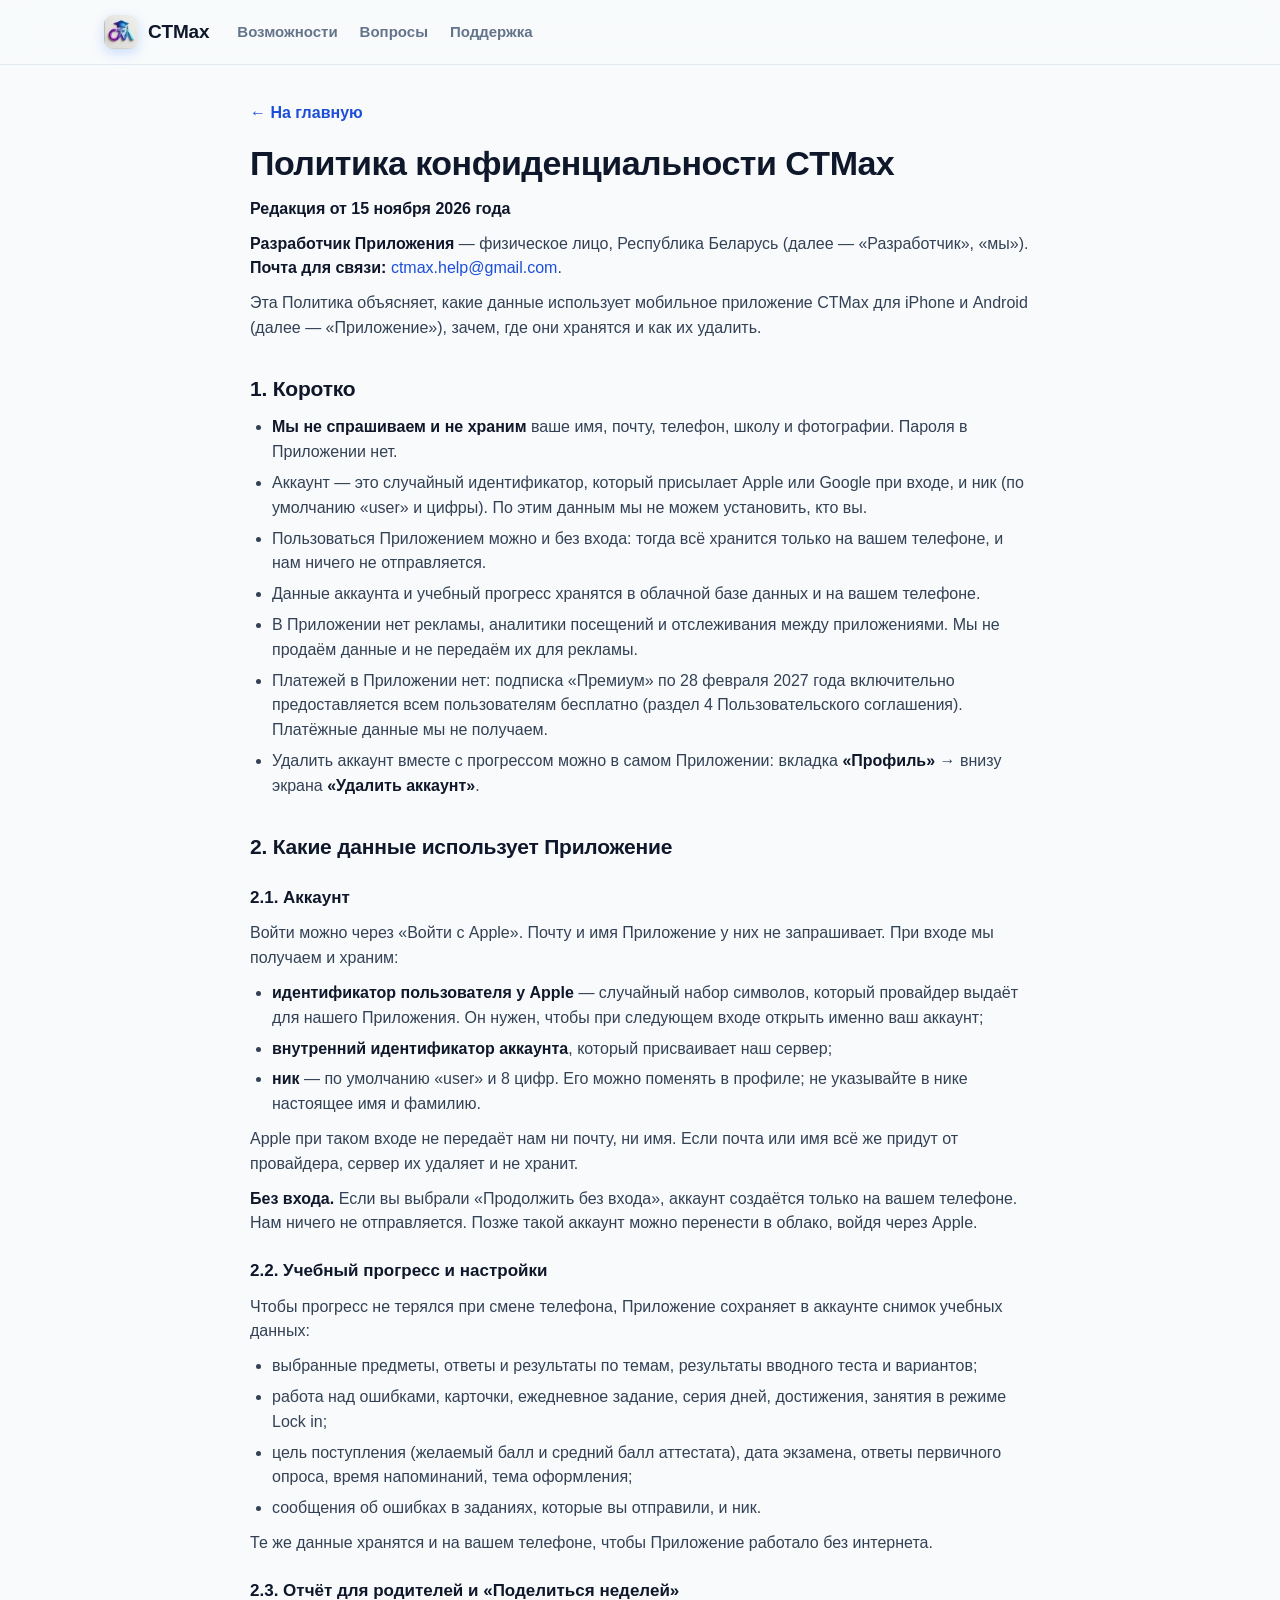
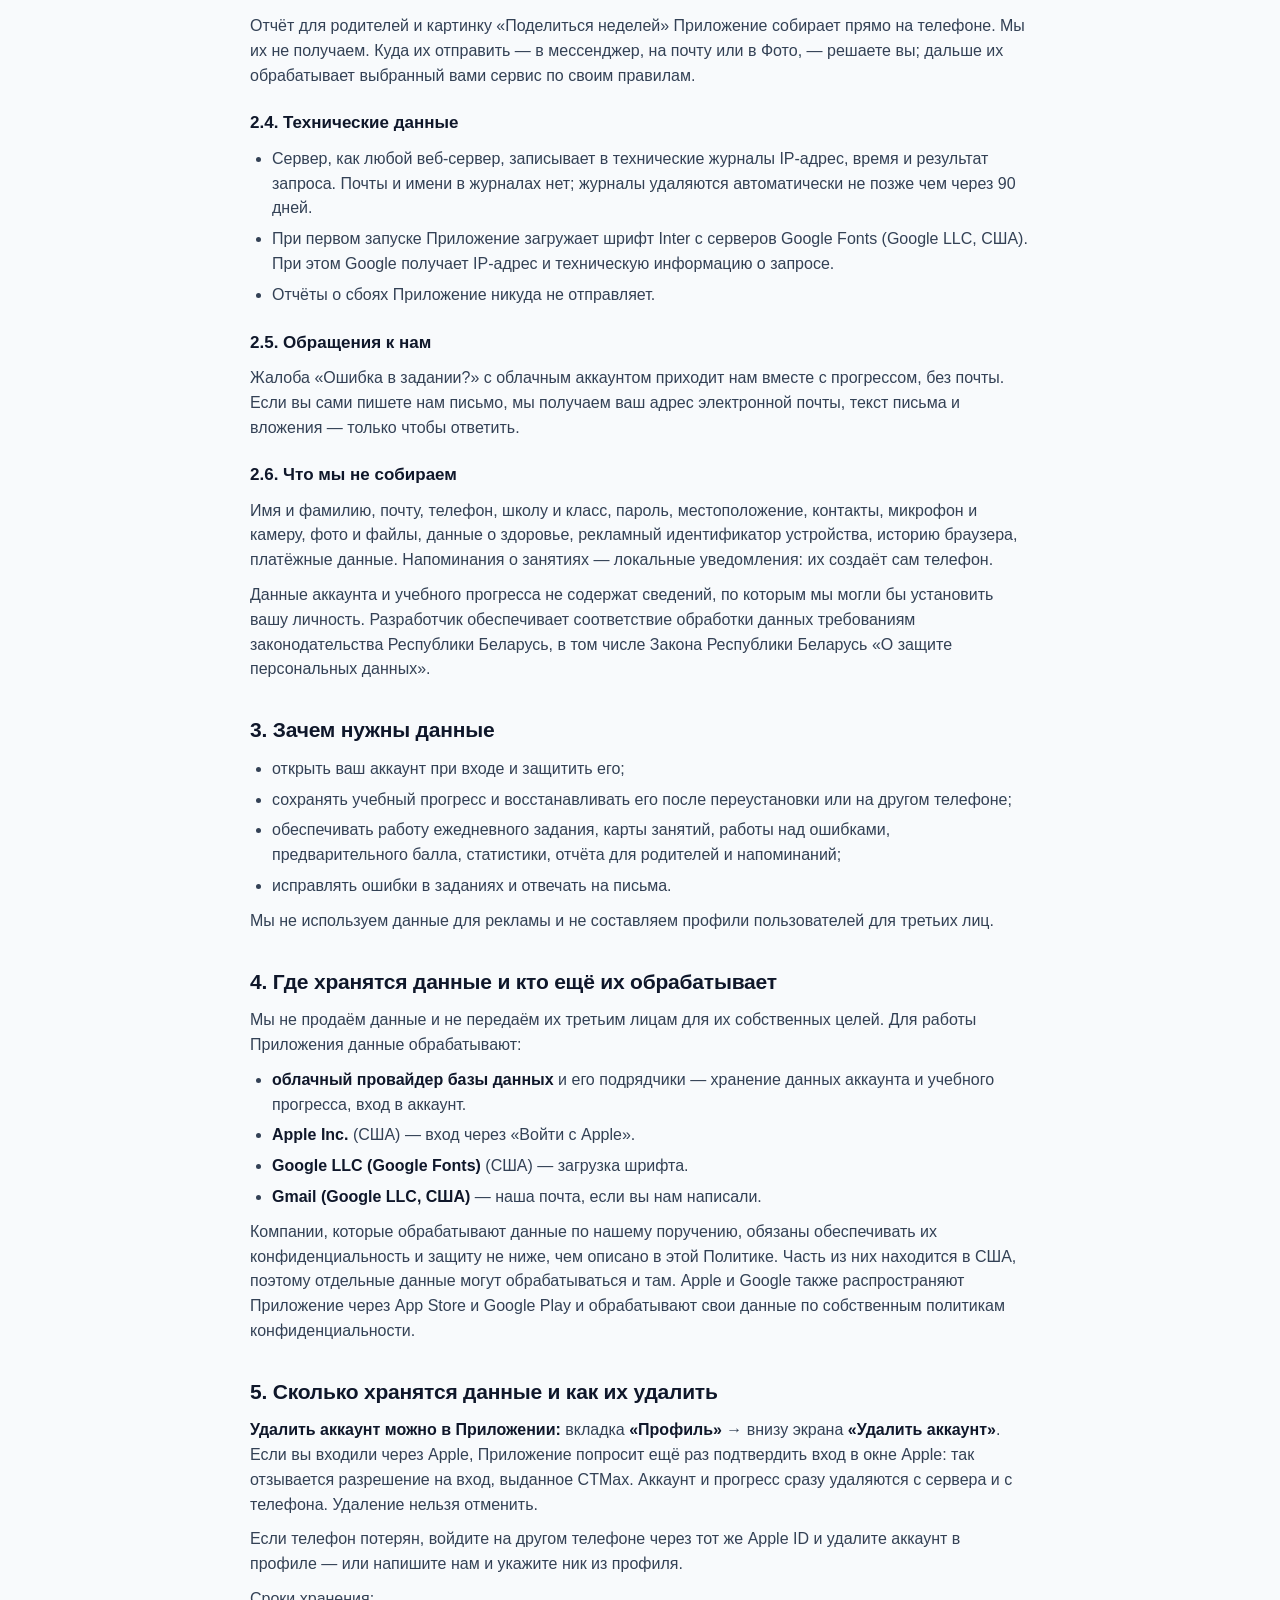
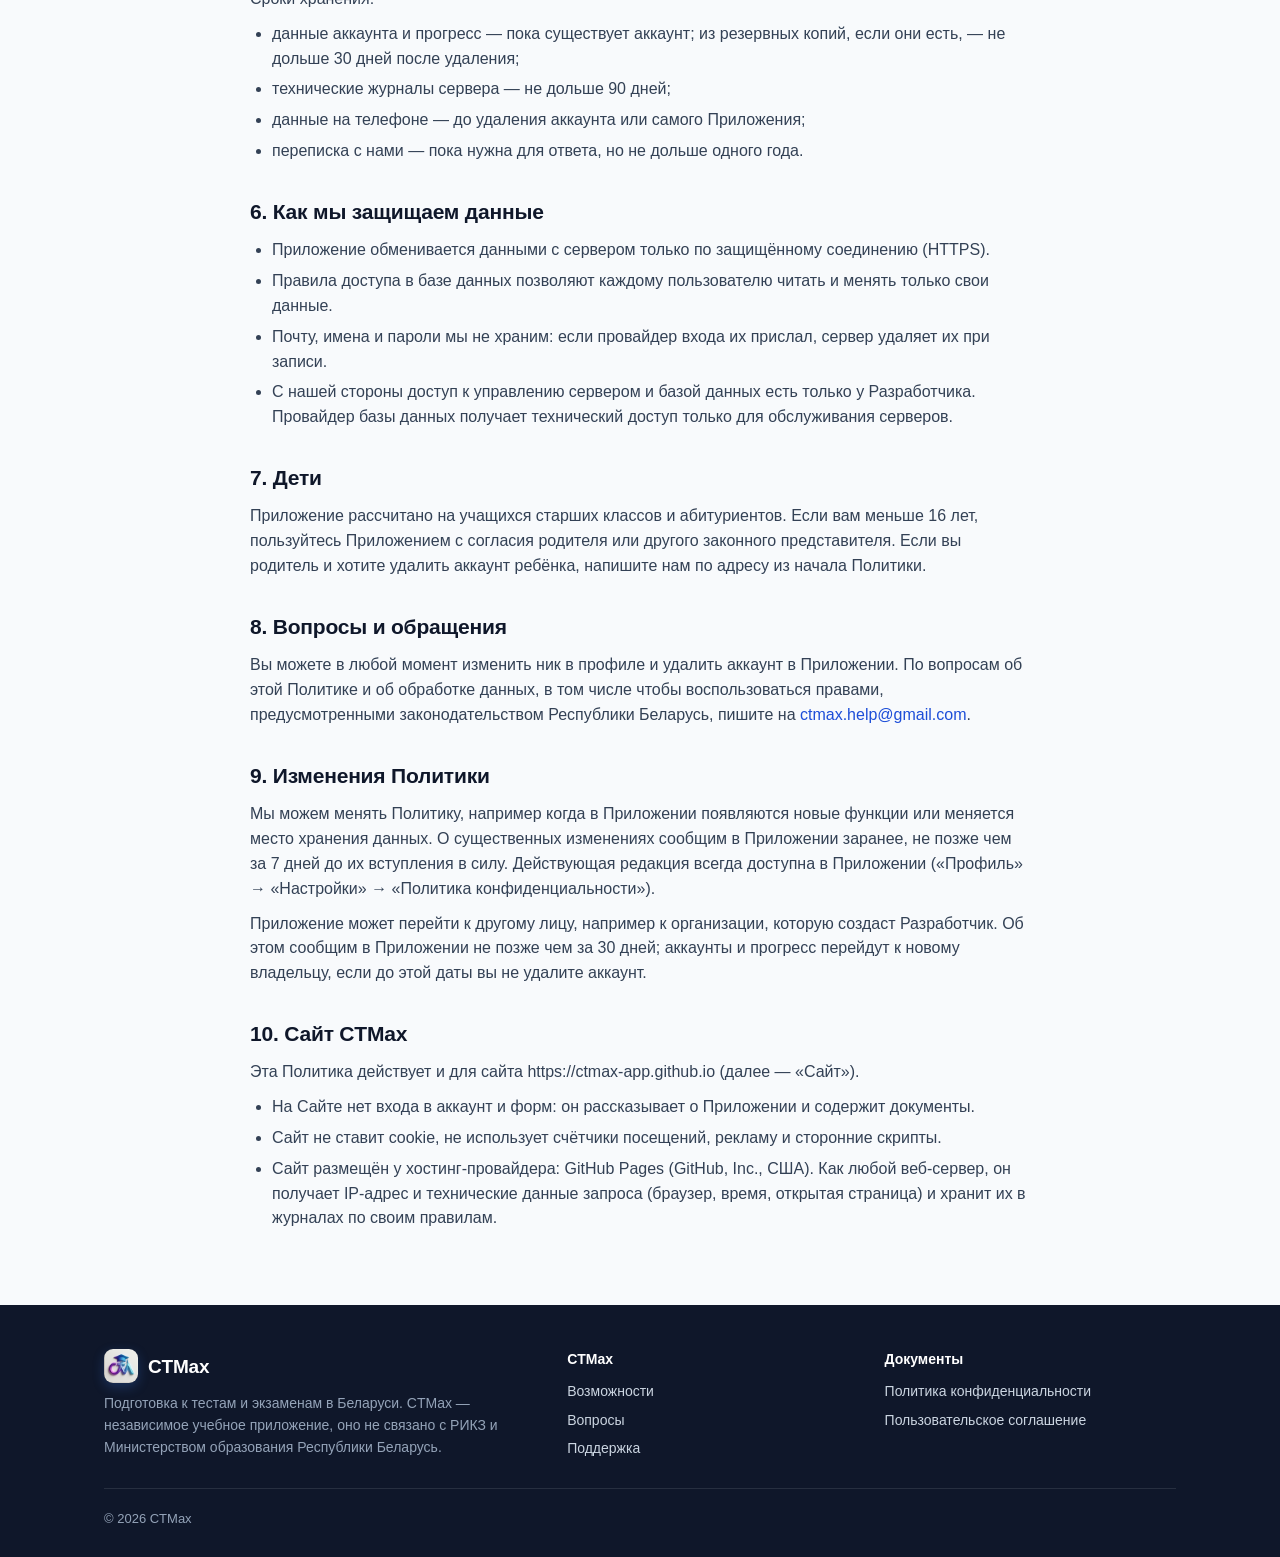
==== privacy/index.html @ 6e6d9a03 "Поддержка, Политика конфиденциальности и Пользовательское соглашение" ====
<!DOCTYPE html>
<html lang="ru">
<head>
<meta charset="utf-8">
<meta name="viewport" content="width=device-width, initial-scale=1, viewport-fit=cover">
<meta http-equiv="Content-Security-Policy" content="default-src &#x27;none&#x27;; script-src &#x27;self&#x27;; style-src &#x27;self&#x27;; img-src &#x27;self&#x27; data:; font-src &#x27;self&#x27;; connect-src &#x27;none&#x27;; form-action &#x27;self&#x27;; base-uri &#x27;none&#x27;; object-src &#x27;none&#x27;; manifest-src &#x27;self&#x27;; require-trusted-types-for &#x27;script&#x27;; upgrade-insecure-requests">
<meta name="referrer" content="strict-origin-when-cross-origin">
<title>Политика конфиденциальности CTMax</title>
<meta name="theme-color" content="#F8FAFC" media="(prefers-color-scheme: light)">
<meta name="theme-color" content="#0B0C18" media="(prefers-color-scheme: dark)">
<link rel="icon" type="image/png" href="../assets/icon.png">
<link rel="stylesheet" href="../assets/site.css?v=27aab60993">
</head>
<body>
<a class="sr" href="#main">К содержимому</a>
<header class="top">
  <div class="wrap">
    <a class="logo" href="../" aria-label="CTMax — на главную">
      <img src="../assets/icon.png" width="34" height="34" alt="">
      <span>CTMax</span>
    </a>
    <nav class="nav" aria-label="Разделы">
      <a href="../#features">Возможности</a>
      <a href="../#faq">Вопросы</a>
      <a href="../#support">Поддержка</a>
    </nav>
    <div class="top-acc">
    </div>
  </div>
</header>


<main id="main">
  <article class="doc wrap">
    <a class="back" href="../">← На главную</a>
<h1>Политика конфиденциальности CTMax</h1>
<p><strong>Редакция от 15 ноября 2026 года</strong></p>
<p><strong>Разработчик Приложения</strong> — физическое лицо, Республика Беларусь (далее — «Разработчик», «мы»).<br>
<strong>Почта для связи:</strong> <a href="mailto:ctmax.help@gmail.com">ctmax.help@gmail.com</a>.</p>
<p>Эта Политика объясняет, какие данные использует мобильное приложение CTMax для iPhone и Android (далее — «Приложение»), зачем, где они хранятся и как их удалить.</p>
<h2>1. Коротко</h2>
<ul><li><strong>Мы не спрашиваем и не храним</strong> ваше имя, почту, телефон, школу и фотографии. Пароля в Приложении нет.</li><li>Аккаунт — это случайный идентификатор, который присылает Apple или Google при входе, и ник (по умолчанию «user» и цифры). По этим данным мы не можем установить, кто вы.</li><li>Пользоваться Приложением можно и без входа: тогда всё хранится только на вашем телефоне, и нам ничего не отправляется.</li><li>Данные аккаунта и учебный прогресс хранятся в облачной базе данных и на вашем телефоне.</li><li>В Приложении нет рекламы, аналитики посещений и отслеживания между приложениями. Мы не продаём данные и не передаём их для рекламы.</li><li>Платежей в Приложении нет: подписка «Премиум» по 28 февраля 2027 года включительно предоставляется всем пользователям бесплатно (раздел 4 Пользовательского соглашения). Платёжные данные мы не получаем.</li><li>Удалить аккаунт вместе с прогрессом можно в самом Приложении: вкладка <strong>«Профиль»</strong> → внизу экрана <strong>«Удалить аккаунт»</strong>.</li></ul>
<h2>2. Какие данные использует Приложение</h2>
<h3>2.1. Аккаунт</h3>
<p>Войти можно через «Войти с Apple». Почту и имя Приложение у них не запрашивает. При входе мы получаем и храним:</p>
<ul><li><strong>идентификатор пользователя у Apple</strong> — случайный набор символов, который провайдер выдаёт для нашего Приложения. Он нужен, чтобы при следующем входе открыть именно ваш аккаунт;</li><li><strong>внутренний идентификатор аккаунта</strong>, который присваивает наш сервер;</li><li><strong>ник</strong> — по умолчанию «user» и 8 цифр. Его можно поменять в профиле; не указывайте в нике настоящее имя и фамилию.</li></ul>
<p>Apple при таком входе не передаёт нам ни почту, ни имя. Если почта или имя всё же придут от провайдера, сервер их удаляет и не хранит.</p>
<p><strong>Без входа.</strong> Если вы выбрали «Продолжить без входа», аккаунт создаётся только на вашем телефоне. Нам ничего не отправляется. Позже такой аккаунт можно перенести в облако, войдя через Apple.</p>
<h3>2.2. Учебный прогресс и настройки</h3>
<p>Чтобы прогресс не терялся при смене телефона, Приложение сохраняет в аккаунте снимок учебных данных:</p>
<ul><li>выбранные предметы, ответы и результаты по темам, результаты вводного теста и вариантов;</li><li>работа над ошибками, карточки, ежедневное задание, серия дней, достижения, занятия в режиме Lock in;</li><li>цель поступления (желаемый балл и средний балл аттестата), дата экзамена, ответы первичного опроса, время напоминаний, тема оформления;</li><li>сообщения об ошибках в заданиях, которые вы отправили, и ник.</li></ul>
<p>Те же данные хранятся и на вашем телефоне, чтобы Приложение работало без интернета.</p>
<h3>2.3. Отчёт для родителей и «Поделиться неделей»</h3>
<p>Отчёт для родителей и картинку «Поделиться неделей» Приложение собирает прямо на телефоне. Мы их не получаем. Куда их отправить — в мессенджер, на почту или в Фото, — решаете вы; дальше их обрабатывает выбранный вами сервис по своим правилам.</p>
<h3>2.4. Технические данные</h3>
<ul><li>Сервер, как любой веб-сервер, записывает в технические журналы IP-адрес, время и результат запроса. Почты и имени в журналах нет; журналы удаляются автоматически не позже чем через 90 дней.</li><li>При первом запуске Приложение загружает шрифт Inter с серверов Google Fonts (Google LLC, США). При этом Google получает IP-адрес и техническую информацию о запросе.</li><li>Отчёты о сбоях Приложение никуда не отправляет.</li></ul>
<h3>2.5. Обращения к нам</h3>
<p>Жалоба «Ошибка в задании?» с облачным аккаунтом приходит нам вместе с прогрессом, без почты. Если вы сами пишете нам письмо, мы получаем ваш адрес электронной почты, текст письма и вложения — только чтобы ответить.</p>
<h3>2.6. Что мы не собираем</h3>
<p>Имя и фамилию, почту, телефон, школу и класс, пароль, местоположение, контакты, микрофон и камеру, фото и файлы, данные о здоровье, рекламный идентификатор устройства, историю браузера, платёжные данные. Напоминания о занятиях — локальные уведомления: их создаёт сам телефон.</p>
<p>Данные аккаунта и учебного прогресса не содержат сведений, по которым мы могли бы установить вашу личность. Разработчик обеспечивает соответствие обработки данных требованиям законодательства Республики Беларусь, в том числе Закона Республики Беларусь «О защите персональных данных».</p>
<h2>3. Зачем нужны данные</h2>
<ul><li>открыть ваш аккаунт при входе и защитить его;</li><li>сохранять учебный прогресс и восстанавливать его после переустановки или на другом телефоне;</li><li>обеспечивать работу ежедневного задания, карты занятий, работы над ошибками, предварительного балла, статистики, отчёта для родителей и напоминаний;</li><li>исправлять ошибки в заданиях и отвечать на письма.</li></ul>
<p>Мы не используем данные для рекламы и не составляем профили пользователей для третьих лиц.</p>
<h2>4. Где хранятся данные и кто ещё их обрабатывает</h2>
<p>Мы не продаём данные и не передаём их третьим лицам для их собственных целей. Для работы Приложения данные обрабатывают:</p>
<ul><li><strong>облачный провайдер базы данных</strong> и его подрядчики — хранение данных аккаунта и учебного прогресса, вход в аккаунт.</li><li><strong>Apple Inc.</strong> (США) — вход через «Войти с Apple».</li><li><strong>Google LLC (Google Fonts)</strong> (США) — загрузка шрифта.</li><li><strong>Gmail (Google LLC, США)</strong> — наша почта, если вы нам написали.</li></ul>
<p>Компании, которые обрабатывают данные по нашему поручению, обязаны обеспечивать их конфиденциальность и защиту не ниже, чем описано в этой Политике. Часть из них находится в США, поэтому отдельные данные могут обрабатываться и там. Apple и Google также распространяют Приложение через App Store и Google Play и обрабатывают свои данные по собственным политикам конфиденциальности.</p>
<h2>5. Сколько хранятся данные и как их удалить</h2>
<p><strong>Удалить аккаунт можно в Приложении:</strong> вкладка <strong>«Профиль»</strong> → внизу экрана <strong>«Удалить аккаунт»</strong>. Если вы входили через Apple, Приложение попросит ещё раз подтвердить вход в окне Apple: так отзывается разрешение на вход, выданное CTMax. Аккаунт и прогресс сразу удаляются с сервера и с телефона. Удаление нельзя отменить.</p>
<p>Если телефон потерян, войдите на другом телефоне через тот же Apple ID и удалите аккаунт в профиле — или напишите нам и укажите ник из профиля.</p>
<p>Сроки хранения:</p>
<ul><li>данные аккаунта и прогресс — пока существует аккаунт; из резервных копий, если они есть, — не дольше 30 дней после удаления;</li><li>технические журналы сервера — не дольше 90 дней;</li><li>данные на телефоне — до удаления аккаунта или самого Приложения;</li><li>переписка с нами — пока нужна для ответа, но не дольше одного года.</li></ul>
<h2>6. Как мы защищаем данные</h2>
<ul><li>Приложение обменивается данными с сервером только по защищённому соединению (HTTPS).</li><li>Правила доступа в базе данных позволяют каждому пользователю читать и менять только свои данные.</li><li>Почту, имена и пароли мы не храним: если провайдер входа их прислал, сервер удаляет их при записи.</li><li>С нашей стороны доступ к управлению сервером и базой данных есть только у Разработчика. Провайдер базы данных получает технический доступ только для обслуживания серверов.</li></ul>
<h2>7. Дети</h2>
<p>Приложение рассчитано на учащихся старших классов и абитуриентов. Если вам меньше 16 лет, пользуйтесь Приложением с согласия родителя или другого законного представителя. Если вы родитель и хотите удалить аккаунт ребёнка, напишите нам по адресу из начала Политики.</p>
<h2>8. Вопросы и обращения</h2>
<p>Вы можете в любой момент изменить ник в профиле и удалить аккаунт в Приложении. По вопросам об этой Политике и об обработке данных, в том числе чтобы воспользоваться правами, предусмотренными законодательством Республики Беларусь, пишите на <a href="mailto:ctmax.help@gmail.com">ctmax.help@gmail.com</a>.</p>
<h2>9. Изменения Политики</h2>
<p>Мы можем менять Политику, например когда в Приложении появляются новые функции или меняется место хранения данных. О существенных изменениях сообщим в Приложении заранее, не позже чем за 7 дней до их вступления в силу. Действующая редакция всегда доступна в Приложении («Профиль» → «Настройки» → «Политика конфиденциальности»).</p>
<p>Приложение может перейти к другому лицу, например к организации, которую создаст Разработчик. Об этом сообщим в Приложении не позже чем за 30 дней; аккаунты и прогресс перейдут к новому владельцу, если до этой даты вы не удалите аккаунт.</p>
<h2>10. Сайт CTMax</h2>
<p>Эта Политика действует и для сайта https://ctmax-app.github.io (далее — «Сайт»).</p>
<ul><li>На Сайте нет входа в аккаунт и форм: он рассказывает о Приложении и содержит документы.</li><li>Сайт не ставит cookie, не использует счётчики посещений, рекламу и сторонние скрипты.</li><li>Сайт размещён у хостинг-провайдера: GitHub Pages (GitHub, Inc., США). Как любой веб-сервер, он получает IP-адрес и технические данные запроса (браузер, время, открытая страница) и хранит их в журналах по своим правилам.</li></ul>
  </article>
</main>

<footer class="foot">
  <div class="wrap">
    <div class="foot-grid">
      <div>
        <div class="logo"><img src="../assets/icon.png" width="30" height="30" alt=""><span>CTMax</span></div>
        <p>Подготовка к тестам и экзаменам в Беларуси. CTMax — независимое учебное приложение, оно не связано с РИКЗ и Министерством образования Республики Беларусь.</p>
      </div>
      <div>
        <h4>CTMax</h4>
        <ul>
          <li><a href="../#features">Возможности</a></li>
          <li><a href="../#faq">Вопросы</a></li>
          <li><a href="../#support">Поддержка</a></li>
        </ul>
      </div>
      <div>
        <h4>Документы</h4>
        <ul>
          <li><a href="../privacy/">Политика конфиденциальности</a></li>
          <li><a href="../terms/">Пользовательское соглашение</a></li>
        </ul>
      </div>
    </div>
    <div class="foot-bottom">
      <span>© 2026 CTMax</span>
    </div>
  </div>
</footer>

<script src="../config.js?v=27aab60993"></script>
<script type="module" src="../assets/page.js?v=27aab60993"></script>
</body>
</html>
---- assets/site.css ----
/* ============================================================
   CTMax — стили сайта.
   Палитра повторяет приложение (AppColors): синий → фиолетовый,
   slate-нейтрали, кольца прогресса. Inline-стилей на страницах нет:
   CSP разрешает стили только из этого файла.
   ============================================================ */

:root{
  --blue:#3B82F6;
  --blue-ink:#1D4ED8;
  --purple:#8B5CF6;
  --deep-purple:#7C3AED;
  --green:#10B981;
  --green-ink:#047857;
  --amber:#F59E0B;
  --orange:#F97316;
  --red:#EF4444;
  --red-ink:#B91C1C;

  --bg:#F8FAFC;
  --surface:#FFFFFF;
  --surface-2:#F1F5F9;
  --line:#E2E8F0;
  --line-strong:#CBD5E1;
  --text:#0F172A;
  --text-2:#334155;
  --muted:#64748B;
  --faint:#94A3B8;

  --grad:linear-gradient(120deg,#3B82F6 0%,#6D5DF6 55%,#8B5CF6 100%);
  --grad-soft:linear-gradient(120deg,rgba(59,130,246,.12),rgba(139,92,246,.12));
  --grad-gold:linear-gradient(120deg,#FBBF24,#F97316);

  --r-sm:10px;
  --r-md:14px;
  --r-lg:20px;
  --r-xl:28px;

  --shadow:0 1px 2px rgba(15,23,42,.04),0 6px 18px rgba(15,23,42,.06);
  --shadow-lift:0 14px 36px rgba(15,23,42,.12);
  --shadow-glow:0 12px 28px rgba(79,70,229,.28);

  --focus:0 0 0 4px rgba(59,130,246,.22);
  color-scheme:light;
}

@media (prefers-color-scheme:dark){
  :root{
    --bg:#0B0C18;
    --surface:#141527;
    --surface-2:#1C1E33;
    --line:#272A44;
    --line-strong:#363A5C;
    --text:#F1F5F9;
    --text-2:#CBD5E1;
    --muted:#94A3B8;
    --faint:#64748B;
    --blue-ink:#93C5FD;
    --green-ink:#6EE7B7;
    --red-ink:#FCA5A5;
    --grad-soft:linear-gradient(120deg,rgba(59,130,246,.18),rgba(139,92,246,.18));
    --shadow:0 1px 2px rgba(0,0,0,.3),0 8px 22px rgba(0,0,0,.28);
    --shadow-lift:0 16px 40px rgba(0,0,0,.45);
    color-scheme:dark;
  }
}

*,*::before,*::after{box-sizing:border-box}
*{margin:0;padding:0}
html{-webkit-text-size-adjust:100%;scroll-behavior:smooth}
@media (prefers-reduced-motion:reduce){html{scroll-behavior:auto}*{transition:none!important;animation:none!important}}
body{
  font-family:-apple-system,BlinkMacSystemFont,"SF Pro Text","Segoe UI",Roboto,"Helvetica Neue",Arial,sans-serif;
  background:var(--bg);
  color:var(--text);
  line-height:1.55;
  font-size:16px;
  -webkit-font-smoothing:antialiased;
  min-height:100vh;
  display:flex;
  flex-direction:column;
}
main{flex:1}
img,svg{display:block;max-width:100%}
a{color:var(--blue-ink);text-decoration:none}
a:hover{text-decoration:underline}
button,input{font:inherit;color:inherit}
:focus-visible{outline:none;box-shadow:var(--focus);border-radius:8px}
[hidden]{display:none!important}

.wrap{max-width:1120px;margin:0 auto;padding:0 16px}
@media (min-width:640px){.wrap{padding:0 24px}}
.sr{position:absolute;width:1px;height:1px;overflow:hidden;clip:rect(0 0 0 0);white-space:nowrap}

/* ============================ Кнопки ============================ */
.btn{
  display:inline-flex;align-items:center;justify-content:center;gap:8px;
  min-height:48px;padding:12px 22px;border-radius:var(--r-md);
  border:1.5px solid transparent;cursor:pointer;
  font-weight:700;font-size:15.5px;line-height:1.2;text-align:center;
  transition:transform .15s ease,box-shadow .15s ease,background .15s ease,border-color .15s ease,opacity .15s ease;
  text-decoration:none!important;
}
.btn:active{transform:scale(.98)}
.btn:disabled,.btn[aria-disabled="true"]{opacity:.55;cursor:not-allowed;transform:none}
.btn-primary{background:var(--grad);color:#fff;box-shadow:var(--shadow-glow)}
.btn-primary:hover{box-shadow:0 16px 34px rgba(79,70,229,.36)}
.btn-ghost{background:var(--surface);color:var(--text);border-color:var(--line);box-shadow:var(--shadow)}
.btn-ghost:hover{border-color:var(--line-strong)}
.btn-dark{background:#0F172A;color:#fff}
@media (prefers-color-scheme:dark){.btn-dark{background:#fff;color:#0F172A}}
.btn-link{background:none;border:none;min-height:auto;padding:4px 2px;color:var(--blue-ink);font-weight:600;font-size:14.5px;box-shadow:none}
.btn-link:hover{text-decoration:underline}
.btn-danger-link{color:var(--red-ink)}
.btn-block{width:100%}
.btn-sm{min-height:40px;padding:8px 16px;font-size:14.5px;border-radius:12px}
.btn .spin{width:18px;height:18px;border-radius:50%;border:2.5px solid rgba(255,255,255,.45);border-top-color:#fff;animation:spin .8s linear infinite}
@keyframes spin{to{transform:rotate(360deg)}}

/* ============================ Шапка ============================ */
.top{
  position:sticky;top:0;z-index:50;
  background:color-mix(in srgb,var(--bg) 82%,transparent);
  -webkit-backdrop-filter:saturate(1.6) blur(14px);
  backdrop-filter:saturate(1.6) blur(14px);
  border-bottom:1px solid var(--line);
}
.top .wrap{display:flex;align-items:center;gap:16px;height:64px}
.logo{display:flex;align-items:center;gap:10px;font-weight:800;font-size:19px;color:var(--text);letter-spacing:-.2px}
.logo:hover{text-decoration:none}
.logo img{width:34px;height:34px;border-radius:9px;box-shadow:0 4px 12px rgba(59,130,246,.25)}
.nav{display:none;gap:22px;margin-left:12px;font-size:15px}
.nav a{color:var(--muted);font-weight:600}
.nav a:hover{color:var(--text);text-decoration:none}
@media (min-width:860px){.nav{display:flex}}
.top-acc{margin-left:auto;display:flex;align-items:center;gap:10px}
.acc-chip{
  display:inline-flex;align-items:center;gap:8px;max-width:220px;
  padding:5px 14px 5px 5px;border-radius:999px;
  background:var(--surface);border:1.5px solid var(--line);color:var(--text);
  font-weight:600;font-size:14px;box-shadow:var(--shadow);
}
.acc-chip:hover{text-decoration:none;border-color:var(--line-strong)}
.acc-chip .av{
  width:30px;height:30px;border-radius:50%;flex:none;display:grid;place-items:center;
  background:var(--grad);color:#fff;font-weight:800;font-size:13px;
}
.acc-chip .nm{overflow:hidden;text-overflow:ellipsis;white-space:nowrap}

/* ============================ Герой ============================ */
.hero{position:relative;overflow:hidden;padding:48px 0 56px}
.hero::before{
  content:"";position:absolute;inset:-30% -10% auto auto;width:560px;height:560px;border-radius:50%;
  background:radial-gradient(closest-side,rgba(139,92,246,.20),transparent);pointer-events:none;
}
.hero::after{
  content:"";position:absolute;inset:auto auto -40% -10%;width:520px;height:520px;border-radius:50%;
  background:radial-gradient(closest-side,rgba(59,130,246,.16),transparent);pointer-events:none;
}
.hero-grid{position:relative;z-index:1;display:grid;gap:40px;align-items:center}
@media (min-width:900px){.hero{padding:72px 0 88px}.hero-grid{grid-template-columns:1.1fr .9fr;gap:56px}}
.pill{
  display:inline-flex;align-items:center;gap:8px;padding:6px 12px;border-radius:999px;
  background:var(--grad-soft);color:var(--blue-ink);font-weight:700;font-size:13px;margin-bottom:18px;
}
.pill i{width:8px;height:8px;border-radius:50%;background:var(--green);box-shadow:0 0 0 4px rgba(16,185,129,.18)}
.hero h1{font-size:clamp(32px,6.4vw,54px);line-height:1.08;letter-spacing:-1.2px;font-weight:800;margin-bottom:18px}
.grad-text{background:var(--grad);-webkit-background-clip:text;background-clip:text;color:transparent}
.lead{font-size:clamp(16.5px,2.2vw,19px);color:var(--text-2);max-width:560px;margin-bottom:28px}
.cta{display:flex;flex-wrap:wrap;gap:12px}
.stats{display:flex;flex-wrap:wrap;gap:28px;margin-top:34px}
.stats b{display:block;font-size:26px;font-weight:800;letter-spacing:-.4px}
.stats span{font-size:13.5px;color:var(--muted)}

/* Телефон с картой колец */
.phone{
  width:min(300px,100%);margin:0 auto;border-radius:38px;padding:12px;
  background:linear-gradient(160deg,#1E293B,#0F172A);box-shadow:0 40px 80px rgba(15,23,42,.30);
}
.screen{border-radius:28px;background:#F8FAFC;padding:18px 16px 22px;overflow:hidden}
.screen .bar{display:flex;justify-content:space-between;align-items:center;margin-bottom:14px}
.screen .bar b{font-size:15px;color:#0F172A}
.screen .bar span{font-size:12px;font-weight:700;color:#1D4ED8;background:rgba(59,130,246,.12);padding:4px 10px;border-radius:999px}
.screen svg{width:100%;height:auto}

/* ============================ Секции ============================ */
.sec{padding:56px 0}
@media (min-width:900px){.sec{padding:80px 0}}
.sec-alt{background:var(--surface-2)}
.sec-head{max-width:680px;margin:0 auto 36px;text-align:center}
.sec-head h2{font-size:clamp(26px,4.4vw,36px);line-height:1.15;letter-spacing:-.6px;font-weight:800;margin-bottom:12px}
.sec-head p{color:var(--muted);font-size:17px}

.card{background:var(--surface);border:1px solid var(--line);border-radius:var(--r-lg);box-shadow:var(--shadow);padding:22px}
@media (min-width:640px){.card{padding:26px}}

.grid3{display:grid;gap:16px}
@media (min-width:640px){.grid3{grid-template-columns:repeat(2,1fr)}}
@media (min-width:960px){.grid3{grid-template-columns:repeat(3,1fr);gap:20px}}

.feature h3{font-size:17.5px;margin:14px 0 6px;letter-spacing:-.2px}
.feature p{color:var(--muted);font-size:15px}

/* Кольцо-значок, как узлы карты в приложении */
.ring{
  --c1:#3B82F6;--c2:#8B5CF6;--p:75;
  width:52px;height:52px;border-radius:50%;display:grid;place-items:center;
  background:conic-gradient(from -90deg,var(--c1),var(--c2) calc(var(--p)*1%),var(--line) 0);
}
.ring::before{content:"";grid-area:1/1;width:40px;height:40px;border-radius:50%;background:var(--surface);box-shadow:inset 0 -2px 0 rgba(15,23,42,.06)}
.ring b{grid-area:1/1;position:relative;font-size:16px;font-weight:800;color:var(--text)}
.ring.t-green{--c1:#10B981;--c2:#34D399}
.ring.t-gold{--c1:#FBBF24;--c2:#F97316}
.ring.t-sky{--c1:#0EA5E9;--c2:#3B82F6}
.ring.t-violet{--c1:#8B5CF6;--c2:#EC4899}
.ring.p0{--p:0}.ring.p40{--p:40}.ring.p60{--p:60}.ring.p90{--p:90}.ring.p100{--p:100}

.subjects{display:flex;flex-wrap:wrap;justify-content:center;gap:10px;max-width:820px;margin:0 auto}
.subjects span{
  padding:9px 15px;border-radius:999px;background:var(--surface);border:1px solid var(--line);
  font-weight:600;font-size:14.5px;color:var(--text-2);box-shadow:var(--shadow);
}

/* Шаги «как купить» */
.steps{counter-reset:s;display:grid;gap:14px;max-width:760px;margin:0 auto;list-style:none}
.steps li{counter-increment:s;position:relative;padding:18px 18px 18px 64px;background:var(--surface);border:1px solid var(--line);border-radius:var(--r-md)}
.steps li::before{
  content:counter(s);position:absolute;left:18px;top:16px;width:32px;height:32px;border-radius:50%;
  display:grid;place-items:center;background:var(--grad);color:#fff;font-weight:800;font-size:14px;
}
.steps b{display:block;margin-bottom:2px}
.steps span{color:var(--muted);font-size:15px}

/* Тарифы */
.plans{display:grid;gap:16px;max-width:760px;margin:0 auto}
@media (min-width:700px){.plans{grid-template-columns:1fr 1fr}}
.plan{position:relative}
.plan h3{font-size:19px;margin-bottom:4px}
.plan .price{display:flex;align-items:baseline;gap:6px;margin:10px 0 2px}
.plan .price b{font-size:40px;letter-spacing:-1px}
.plan .price span{color:var(--muted);font-weight:700}
.plan .plan-note{color:var(--muted);font-size:14px;min-height:21px}
.plan.best{border-color:transparent;background:linear-gradient(var(--surface),var(--surface)) padding-box,var(--grad) border-box;border:2px solid transparent}
.plan .tag{position:absolute;top:-12px;right:18px;background:var(--grad-gold);color:#fff;font-size:12px;font-weight:800;padding:4px 11px;border-radius:999px}
.plans-loading{text-align:center;color:var(--muted)}
.ticks{list-style:none;display:grid;gap:8px;max-width:620px;margin:0 auto 28px}
.ticks li{display:flex;gap:10px;align-items:flex-start;color:var(--text-2)}
.ticks li::before{content:"";flex:none;width:20px;height:20px;margin-top:2px;border-radius:50%;background:var(--green) url("data:image/svg+xml,%3Csvg xmlns='http://www.w3.org/2000/svg' viewBox='0 0 20 20'%3E%3Cpath d='M5.5 10.5l3 3 6-7' fill='none' stroke='white' stroke-width='2.2' stroke-linecap='round' stroke-linejoin='round'/%3E%3C/svg%3E") center/20px no-repeat}

/* Пометки */
.note{
  display:flex;gap:12px;align-items:flex-start;padding:14px 16px;border-radius:var(--r-md);
  background:rgba(59,130,246,.08);border:1px solid rgba(59,130,246,.22);color:var(--text-2);font-size:14.5px;
}
.note.ok{background:rgba(16,185,129,.09);border-color:rgba(16,185,129,.30)}
.note.warn{background:rgba(245,158,11,.10);border-color:rgba(245,158,11,.34)}
.note.err{background:rgba(239,68,68,.08);border-color:rgba(239,68,68,.30)}
.note b{color:var(--text)}
.note .ic{flex:none;width:22px;height:22px;border-radius:50%;display:grid;place-items:center;font-weight:800;font-size:13px;color:#fff;background:var(--blue)}
.note.ok .ic{background:var(--green)}
.note.warn .ic{background:var(--amber)}
.note.err .ic{background:var(--red)}

/* ============================ Вопросы ============================ */
.faq{max-width:780px;margin:0 auto;display:grid;gap:10px}
.faq details{background:var(--surface);border:1px solid var(--line);border-radius:var(--r-md)}
.faq summary{cursor:pointer;list-style:none;padding:17px 20px;font-weight:700;display:flex;justify-content:space-between;gap:14px;align-items:center}
.faq summary::-webkit-details-marker{display:none}
.faq summary::after{content:"+";flex:none;font-size:22px;line-height:1;color:var(--blue);font-weight:600}
.faq details[open] summary::after{content:"−"}
.faq .a{padding:0 20px 18px;color:var(--text-2);font-size:15.5px}
.faq .a p+p{margin-top:8px}

/* Поддержка */
.support{display:grid;gap:16px;max-width:900px;margin:0 auto}
@media (min-width:760px){.support{grid-template-columns:repeat(3,1fr)}}
.support h3{font-size:16.5px;margin-bottom:6px}
.support p{color:var(--muted);font-size:15px}
.mail{font-weight:700;word-break:break-all}

/* ============================ Подвал ============================ */
.foot{background:#0F172A;color:#94A3B8;padding:44px 0 28px;font-size:14px;margin-top:auto}
.foot a{color:#CBD5E1}
.foot a:hover{color:#fff}
.foot-grid{display:grid;gap:26px;margin-bottom:28px}
@media (min-width:760px){.foot-grid{grid-template-columns:1.5fr 1fr 1fr}}
.foot h4{color:#fff;font-size:14px;margin-bottom:10px}
.foot ul{list-style:none;display:grid;gap:7px}
.foot .logo{color:#fff;margin-bottom:10px}
.foot .seller{margin-top:12px;line-height:1.6}
.foot-bottom{border-top:1px solid rgba(255,255,255,.1);padding-top:20px;display:flex;flex-wrap:wrap;justify-content:space-between;gap:12px;font-size:13px}
.pay-marks{display:flex;flex-wrap:wrap;gap:8px}
.pay-marks span{border:1px solid rgba(255,255,255,.18);border-radius:7px;padding:4px 9px;font-weight:700;font-size:12px;color:#E2E8F0}

/* ============================ Аккаунт ============================ */
.acc-main{padding:32px 0 64px}
@media (min-width:900px){.acc-main{padding:48px 0 80px}}
.acc-narrow{max-width:440px;margin:0 auto}
.acc-wide{max-width:860px;margin:0 auto;display:grid;gap:18px}
.acc-title{font-size:clamp(26px,5vw,32px);letter-spacing:-.5px;line-height:1.15;margin-bottom:8px}
.acc-sub{color:var(--muted);margin-bottom:22px}

.tabs{display:flex;background:var(--surface-2);border:1px solid var(--line);padding:4px;border-radius:999px;margin-bottom:22px}
.tabs button{flex:1;min-height:42px;border:none;background:none;border-radius:999px;cursor:pointer;font-weight:700;color:var(--muted)}
.tabs button[aria-selected="true"]{background:var(--surface);color:var(--text);box-shadow:var(--shadow)}

.field{margin-bottom:16px}
.field label{display:block;font-size:14px;font-weight:700;color:var(--text-2);margin-bottom:7px}
.input{
  width:100%;min-height:50px;padding:12px 14px;border-radius:var(--r-md);
  border:1.5px solid var(--line);background:var(--surface);font-size:16px;
  transition:border-color .15s ease,box-shadow .15s ease;
}
.input:focus{outline:none;border-color:var(--blue);box-shadow:var(--focus)}
.input[aria-invalid="true"]{border-color:var(--red)}
.input.code{font-size:26px;letter-spacing:10px;text-align:center;font-weight:800;font-variant-numeric:tabular-nums}
.hint{font-size:13px;color:var(--muted);margin-top:6px}
.form-err{color:var(--red-ink);font-size:14.5px;margin:-4px 0 14px;font-weight:600}
.form-ok{color:var(--green-ink);font-size:14.5px;margin:-4px 0 14px;font-weight:600}
.row-between{display:flex;justify-content:space-between;align-items:center;gap:12px;flex-wrap:wrap}
.or{display:flex;align-items:center;gap:12px;color:var(--faint);font-size:13px;margin:18px 0}
.or::before,.or::after{content:"";flex:1;height:1px;background:var(--line)}
.btn-apple{background:#000;color:#fff;width:100%}
@media (prefers-color-scheme:dark){.btn-apple{background:#fff;color:#000}}
.btn-apple svg{width:18px;height:18px;fill:currentColor}
.small{font-size:13.5px;color:var(--muted)}
.check{display:flex;gap:10px;align-items:flex-start;font-size:13.5px;color:var(--text-2);margin:4px 0 16px;cursor:pointer}
.check input{flex:none;width:18px;height:18px;margin-top:2px;accent-color:var(--blue)}
.acc-narrow > .note{margin-bottom:18px}
.center{text-align:center}
.mt8{margin-top:8px}.mt12{margin-top:12px}.mt16{margin-top:16px}.mt24{margin-top:24px}

.who{display:flex;align-items:center;gap:14px}
.who .av{width:52px;height:52px;border-radius:50%;flex:none;display:grid;place-items:center;background:var(--grad);color:#fff;font-weight:800;font-size:20px}
.who b{display:block;font-size:18px;line-height:1.25}
.who span{color:var(--muted);font-size:14.5px;word-break:break-all}

.status{display:flex;gap:16px;align-items:center}
.status .ring{width:64px;height:64px;flex:none}
.status .ring::before{width:50px;height:50px}
.status h3{font-size:18px}
.status p{color:var(--muted);font-size:15px}

.choose{display:grid;gap:12px;margin:16px 0}
@media (min-width:600px){.choose{grid-template-columns:1fr 1fr}}
.opt{
  position:relative;display:block;cursor:pointer;padding:16px 16px 16px 50px;border-radius:var(--r-md);
  border:2px solid var(--line);background:var(--surface);transition:border-color .15s ease,background .15s ease;
}
.opt:hover{border-color:var(--line-strong)}
.opt input{position:absolute;opacity:0;pointer-events:none}
.opt::before{content:"";position:absolute;left:16px;top:18px;width:20px;height:20px;border-radius:50%;border:2px solid var(--line-strong);background:var(--surface)}
.opt.on{border-color:var(--blue);background:rgba(59,130,246,.06)}
.opt.on::before{border:6px solid var(--blue)}
.opt:focus-within{box-shadow:var(--focus)}
.opt b{display:block;font-size:16px}
.opt .sum{font-size:22px;font-weight:800;letter-spacing:-.4px;margin-top:4px}
.opt .per{font-size:13.5px;color:var(--muted)}
.opt .save{position:absolute;top:-11px;right:12px;background:var(--grad-gold);color:#fff;font-size:11.5px;font-weight:800;padding:3px 9px;border-radius:999px}

.orders{list-style:none;display:grid;gap:0}
.orders li{display:grid;grid-template-columns:1fr auto;gap:2px 12px;padding:12px 0;border-top:1px solid var(--line)}
.orders li:first-child{border-top:none}
.orders .t{font-weight:700}
.orders .d{color:var(--muted);font-size:13.5px}
.orders .s{grid-row:span 2;align-self:center;font-size:12.5px;font-weight:800;padding:4px 10px;border-radius:999px;background:var(--surface-2);color:var(--muted)}
.orders .s.paid{background:rgba(16,185,129,.14);color:var(--green-ink)}
.orders .s.refunded{background:rgba(245,158,11,.16);color:#B45309}

.secure{display:flex;gap:10px;align-items:flex-start;color:var(--muted);font-size:13.5px;margin-top:12px}
.secure svg{flex:none;width:18px;height:18px;margin-top:1px;fill:none;stroke:var(--green);stroke-width:2;stroke-linecap:round;stroke-linejoin:round}

.loading{display:grid;place-items:center;min-height:240px;color:var(--muted)}
.loading .spin{width:28px;height:28px;border-radius:50%;border:3px solid var(--line);border-top-color:var(--blue);animation:spin .8s linear infinite;margin:0 auto 12px}

/* ============================ Документы ============================ */
.doc{max-width:780px;margin:0 auto;padding:36px 0 64px}
.doc h1{font-size:clamp(26px,5vw,34px);letter-spacing:-.5px;line-height:1.15;margin-bottom:14px}
.doc h2{font-size:21px;margin:32px 0 10px;letter-spacing:-.2px}
.doc h3{font-size:17px;margin:22px 0 8px}
.doc p,.doc li{color:var(--text-2);font-size:16px}
.doc p{margin:10px 0}
.doc ul,.doc ol{padding-left:22px;margin:10px 0;display:grid;gap:6px}
.doc strong{color:var(--text)}
.doc .back{display:inline-block;margin-bottom:18px;font-weight:600}
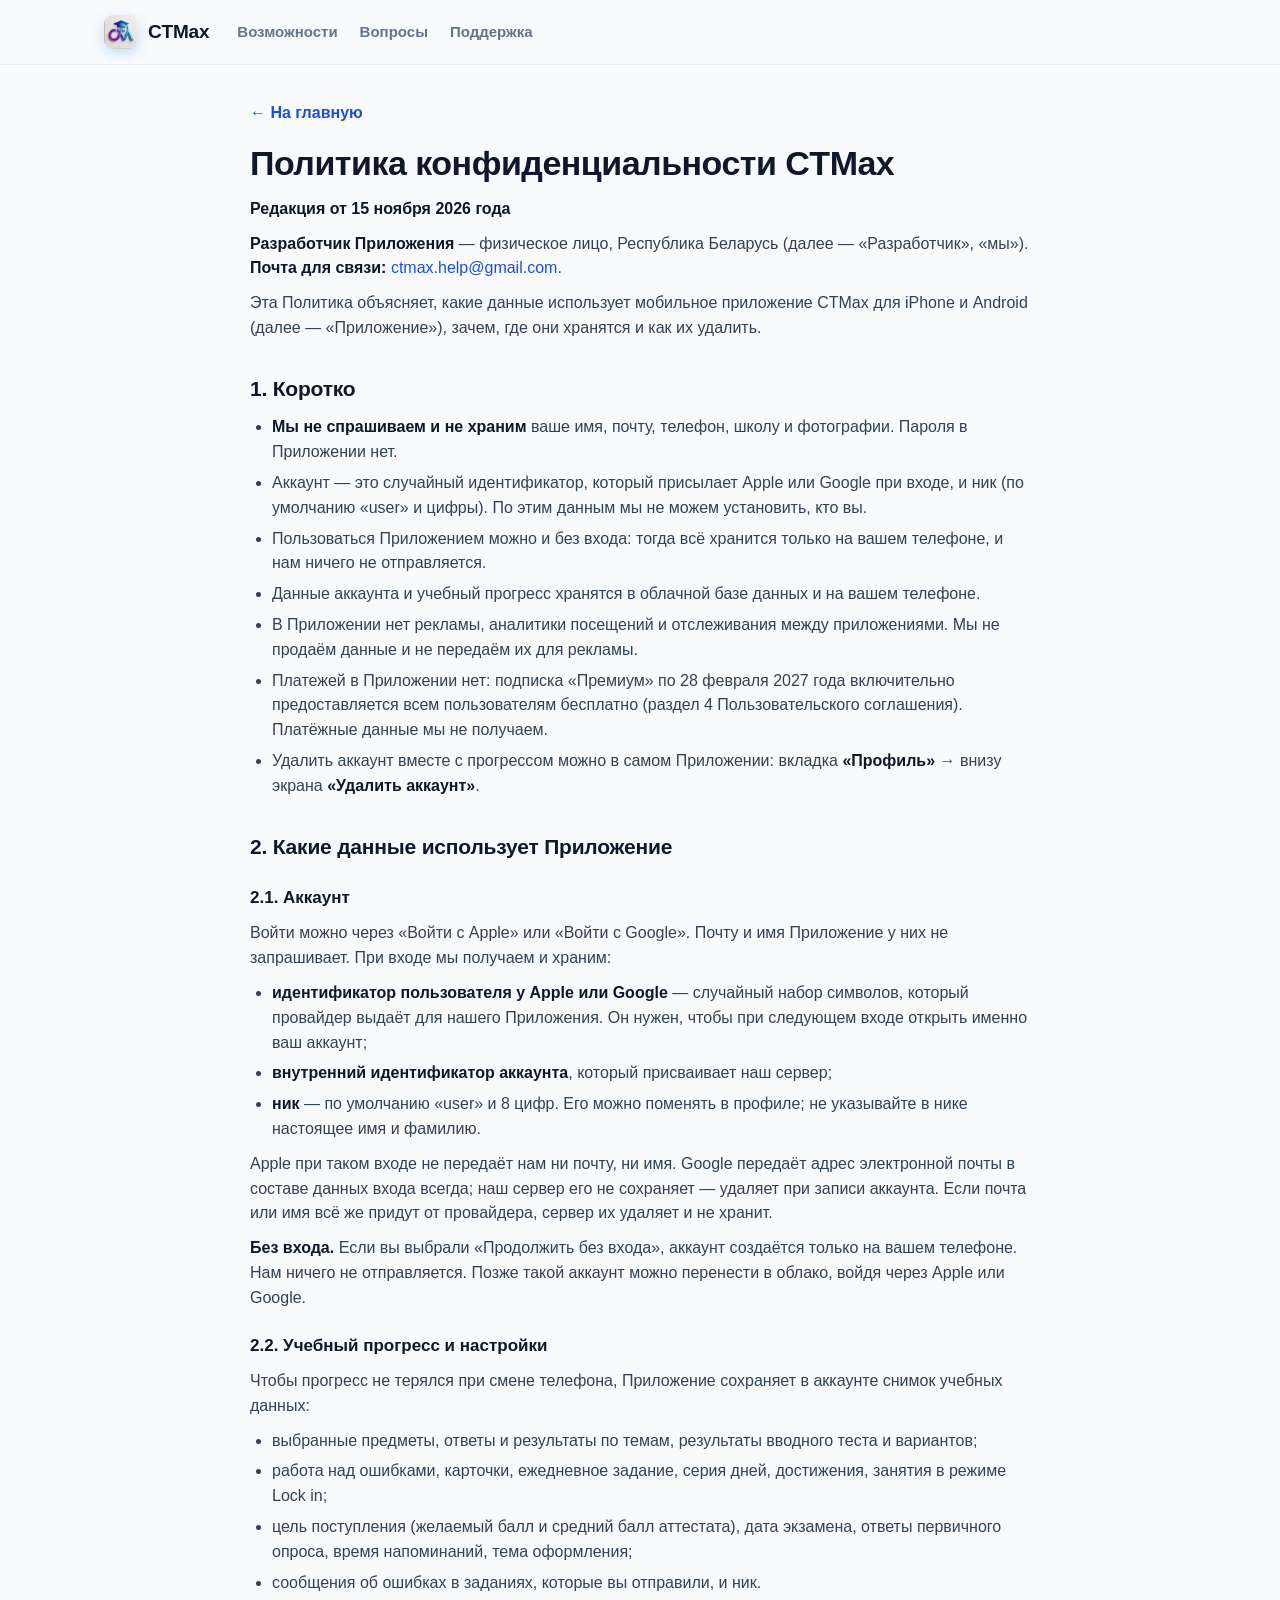
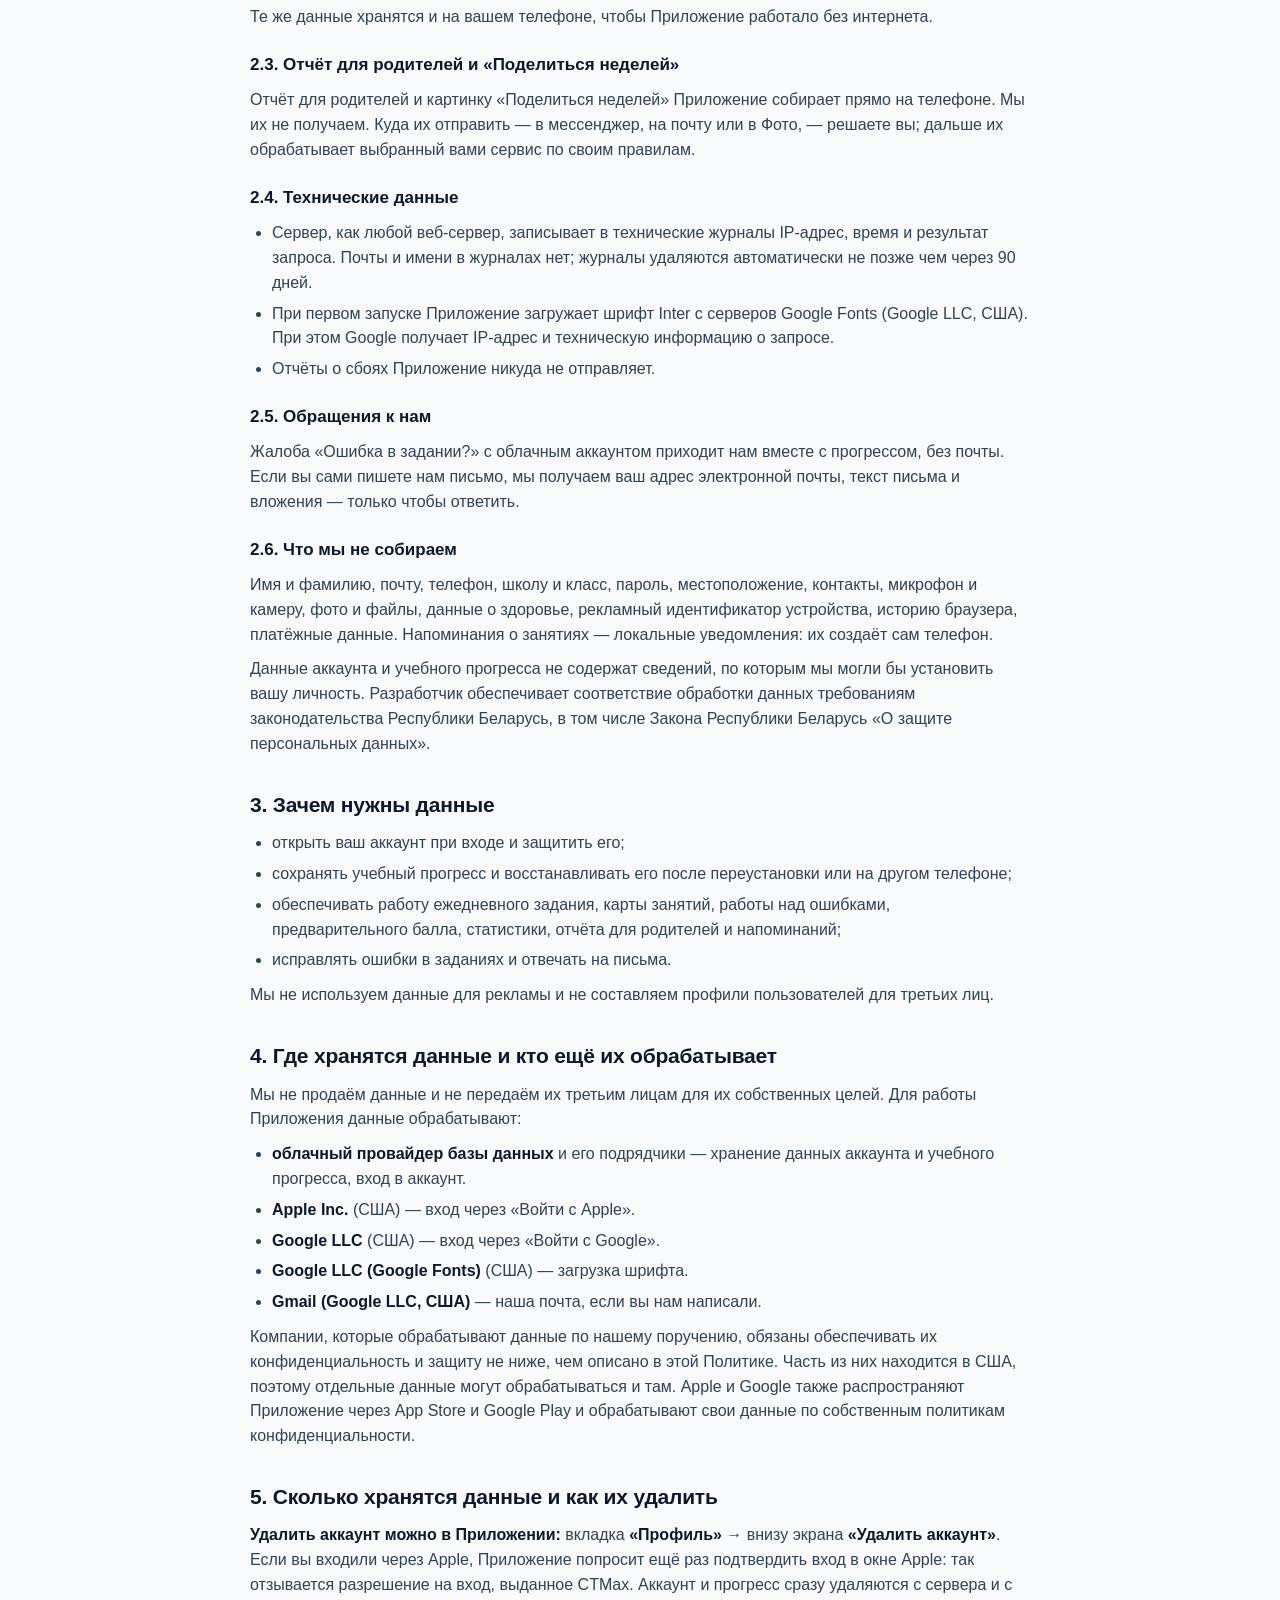
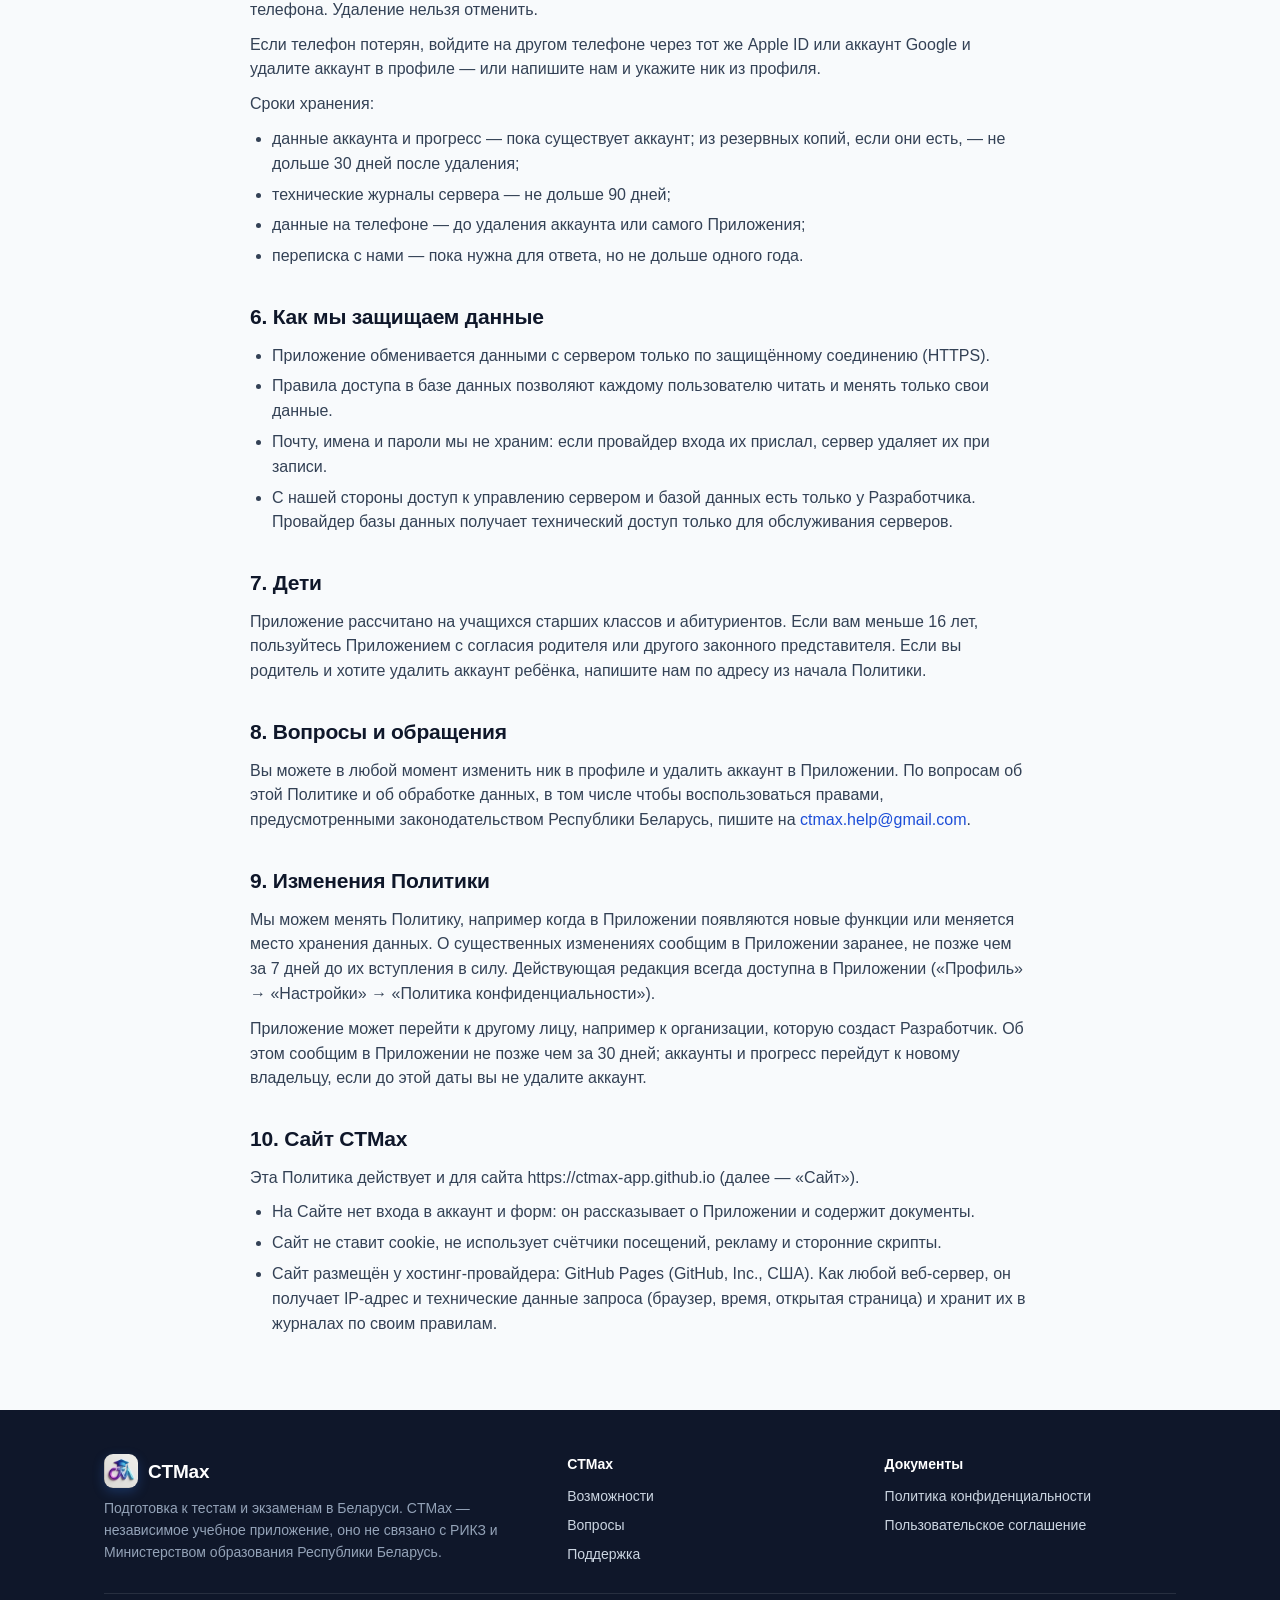
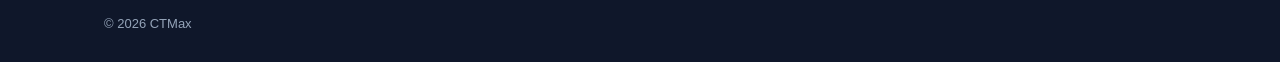
==== commit 443b962b: "Вход через Google" ====
--- a/privacy/index.html
+++ b/privacy/index.html
@@ -9,7 +9,7 @@
 <meta name="theme-color" content="#F8FAFC" media="(prefers-color-scheme: light)">
 <meta name="theme-color" content="#0B0C18" media="(prefers-color-scheme: dark)">
 <link rel="icon" type="image/png" href="../assets/icon.png">
-<link rel="stylesheet" href="../assets/site.css?v=27aab60993">
+<link rel="stylesheet" href="../assets/site.css?v=88f2575280">
 </head>
 <body>
 <a class="sr" href="#main">К содержимому</a>
@@ -42,10 +42,10 @@
 <ul><li><strong>Мы не спрашиваем и не храним</strong> ваше имя, почту, телефон, школу и фотографии. Пароля в Приложении нет.</li><li>Аккаунт — это случайный идентификатор, который присылает Apple или Google при входе, и ник (по умолчанию «user» и цифры). По этим данным мы не можем установить, кто вы.</li><li>Пользоваться Приложением можно и без входа: тогда всё хранится только на вашем телефоне, и нам ничего не отправляется.</li><li>Данные аккаунта и учебный прогресс хранятся в облачной базе данных и на вашем телефоне.</li><li>В Приложении нет рекламы, аналитики посещений и отслеживания между приложениями. Мы не продаём данные и не передаём их для рекламы.</li><li>Платежей в Приложении нет: подписка «Премиум» по 28 февраля 2027 года включительно предоставляется всем пользователям бесплатно (раздел 4 Пользовательского соглашения). Платёжные данные мы не получаем.</li><li>Удалить аккаунт вместе с прогрессом можно в самом Приложении: вкладка <strong>«Профиль»</strong> → внизу экрана <strong>«Удалить аккаунт»</strong>.</li></ul>
 <h2>2. Какие данные использует Приложение</h2>
 <h3>2.1. Аккаунт</h3>
-<p>Войти можно через «Войти с Apple». Почту и имя Приложение у них не запрашивает. При входе мы получаем и храним:</p>
-<ul><li><strong>идентификатор пользователя у Apple</strong> — случайный набор символов, который провайдер выдаёт для нашего Приложения. Он нужен, чтобы при следующем входе открыть именно ваш аккаунт;</li><li><strong>внутренний идентификатор аккаунта</strong>, который присваивает наш сервер;</li><li><strong>ник</strong> — по умолчанию «user» и 8 цифр. Его можно поменять в профиле; не указывайте в нике настоящее имя и фамилию.</li></ul>
-<p>Apple при таком входе не передаёт нам ни почту, ни имя. Если почта или имя всё же придут от провайдера, сервер их удаляет и не хранит.</p>
-<p><strong>Без входа.</strong> Если вы выбрали «Продолжить без входа», аккаунт создаётся только на вашем телефоне. Нам ничего не отправляется. Позже такой аккаунт можно перенести в облако, войдя через Apple.</p>
+<p>Войти можно через «Войти с Apple» или «Войти с Google». Почту и имя Приложение у них не запрашивает. При входе мы получаем и храним:</p>
+<ul><li><strong>идентификатор пользователя у Apple или Google</strong> — случайный набор символов, который провайдер выдаёт для нашего Приложения. Он нужен, чтобы при следующем входе открыть именно ваш аккаунт;</li><li><strong>внутренний идентификатор аккаунта</strong>, который присваивает наш сервер;</li><li><strong>ник</strong> — по умолчанию «user» и 8 цифр. Его можно поменять в профиле; не указывайте в нике настоящее имя и фамилию.</li></ul>
+<p>Apple при таком входе не передаёт нам ни почту, ни имя. Google передаёт адрес электронной почты в составе данных входа всегда; наш сервер его не сохраняет — удаляет при записи аккаунта. Если почта или имя всё же придут от провайдера, сервер их удаляет и не хранит.</p>
+<p><strong>Без входа.</strong> Если вы выбрали «Продолжить без входа», аккаунт создаётся только на вашем телефоне. Нам ничего не отправляется. Позже такой аккаунт можно перенести в облако, войдя через Apple или Google.</p>
 <h3>2.2. Учебный прогресс и настройки</h3>
 <p>Чтобы прогресс не терялся при смене телефона, Приложение сохраняет в аккаунте снимок учебных данных:</p>
 <ul><li>выбранные предметы, ответы и результаты по темам, результаты вводного теста и вариантов;</li><li>работа над ошибками, карточки, ежедневное задание, серия дней, достижения, занятия в режиме Lock in;</li><li>цель поступления (желаемый балл и средний балл аттестата), дата экзамена, ответы первичного опроса, время напоминаний, тема оформления;</li><li>сообщения об ошибках в заданиях, которые вы отправили, и ник.</li></ul>
@@ -64,11 +64,11 @@
 <p>Мы не используем данные для рекламы и не составляем профили пользователей для третьих лиц.</p>
 <h2>4. Где хранятся данные и кто ещё их обрабатывает</h2>
 <p>Мы не продаём данные и не передаём их третьим лицам для их собственных целей. Для работы Приложения данные обрабатывают:</p>
-<ul><li><strong>облачный провайдер базы данных</strong> и его подрядчики — хранение данных аккаунта и учебного прогресса, вход в аккаунт.</li><li><strong>Apple Inc.</strong> (США) — вход через «Войти с Apple».</li><li><strong>Google LLC (Google Fonts)</strong> (США) — загрузка шрифта.</li><li><strong>Gmail (Google LLC, США)</strong> — наша почта, если вы нам написали.</li></ul>
+<ul><li><strong>облачный провайдер базы данных</strong> и его подрядчики — хранение данных аккаунта и учебного прогресса, вход в аккаунт.</li><li><strong>Apple Inc.</strong> (США) — вход через «Войти с Apple».</li><li><strong>Google LLC</strong> (США) — вход через «Войти с Google».</li><li><strong>Google LLC (Google Fonts)</strong> (США) — загрузка шрифта.</li><li><strong>Gmail (Google LLC, США)</strong> — наша почта, если вы нам написали.</li></ul>
 <p>Компании, которые обрабатывают данные по нашему поручению, обязаны обеспечивать их конфиденциальность и защиту не ниже, чем описано в этой Политике. Часть из них находится в США, поэтому отдельные данные могут обрабатываться и там. Apple и Google также распространяют Приложение через App Store и Google Play и обрабатывают свои данные по собственным политикам конфиденциальности.</p>
 <h2>5. Сколько хранятся данные и как их удалить</h2>
 <p><strong>Удалить аккаунт можно в Приложении:</strong> вкладка <strong>«Профиль»</strong> → внизу экрана <strong>«Удалить аккаунт»</strong>. Если вы входили через Apple, Приложение попросит ещё раз подтвердить вход в окне Apple: так отзывается разрешение на вход, выданное CTMax. Аккаунт и прогресс сразу удаляются с сервера и с телефона. Удаление нельзя отменить.</p>
-<p>Если телефон потерян, войдите на другом телефоне через тот же Apple ID и удалите аккаунт в профиле — или напишите нам и укажите ник из профиля.</p>
+<p>Если телефон потерян, войдите на другом телефоне через тот же Apple ID или аккаунт Google и удалите аккаунт в профиле — или напишите нам и укажите ник из профиля.</p>
 <p>Сроки хранения:</p>
 <ul><li>данные аккаунта и прогресс — пока существует аккаунт; из резервных копий, если они есть, — не дольше 30 дней после удаления;</li><li>технические журналы сервера — не дольше 90 дней;</li><li>данные на телефоне — до удаления аккаунта или самого Приложения;</li><li>переписка с нами — пока нужна для ответа, но не дольше одного года.</li></ul>
 <h2>6. Как мы защищаем данные</h2>
@@ -115,7 +115,7 @@
   </div>
 </footer>
 
-<script src="../config.js?v=27aab60993"></script>
-<script type="module" src="../assets/page.js?v=27aab60993"></script>
+<script src="../config.js?v=88f2575280"></script>
+<script type="module" src="../assets/page.js?v=88f2575280"></script>
 </body>
 </html>
